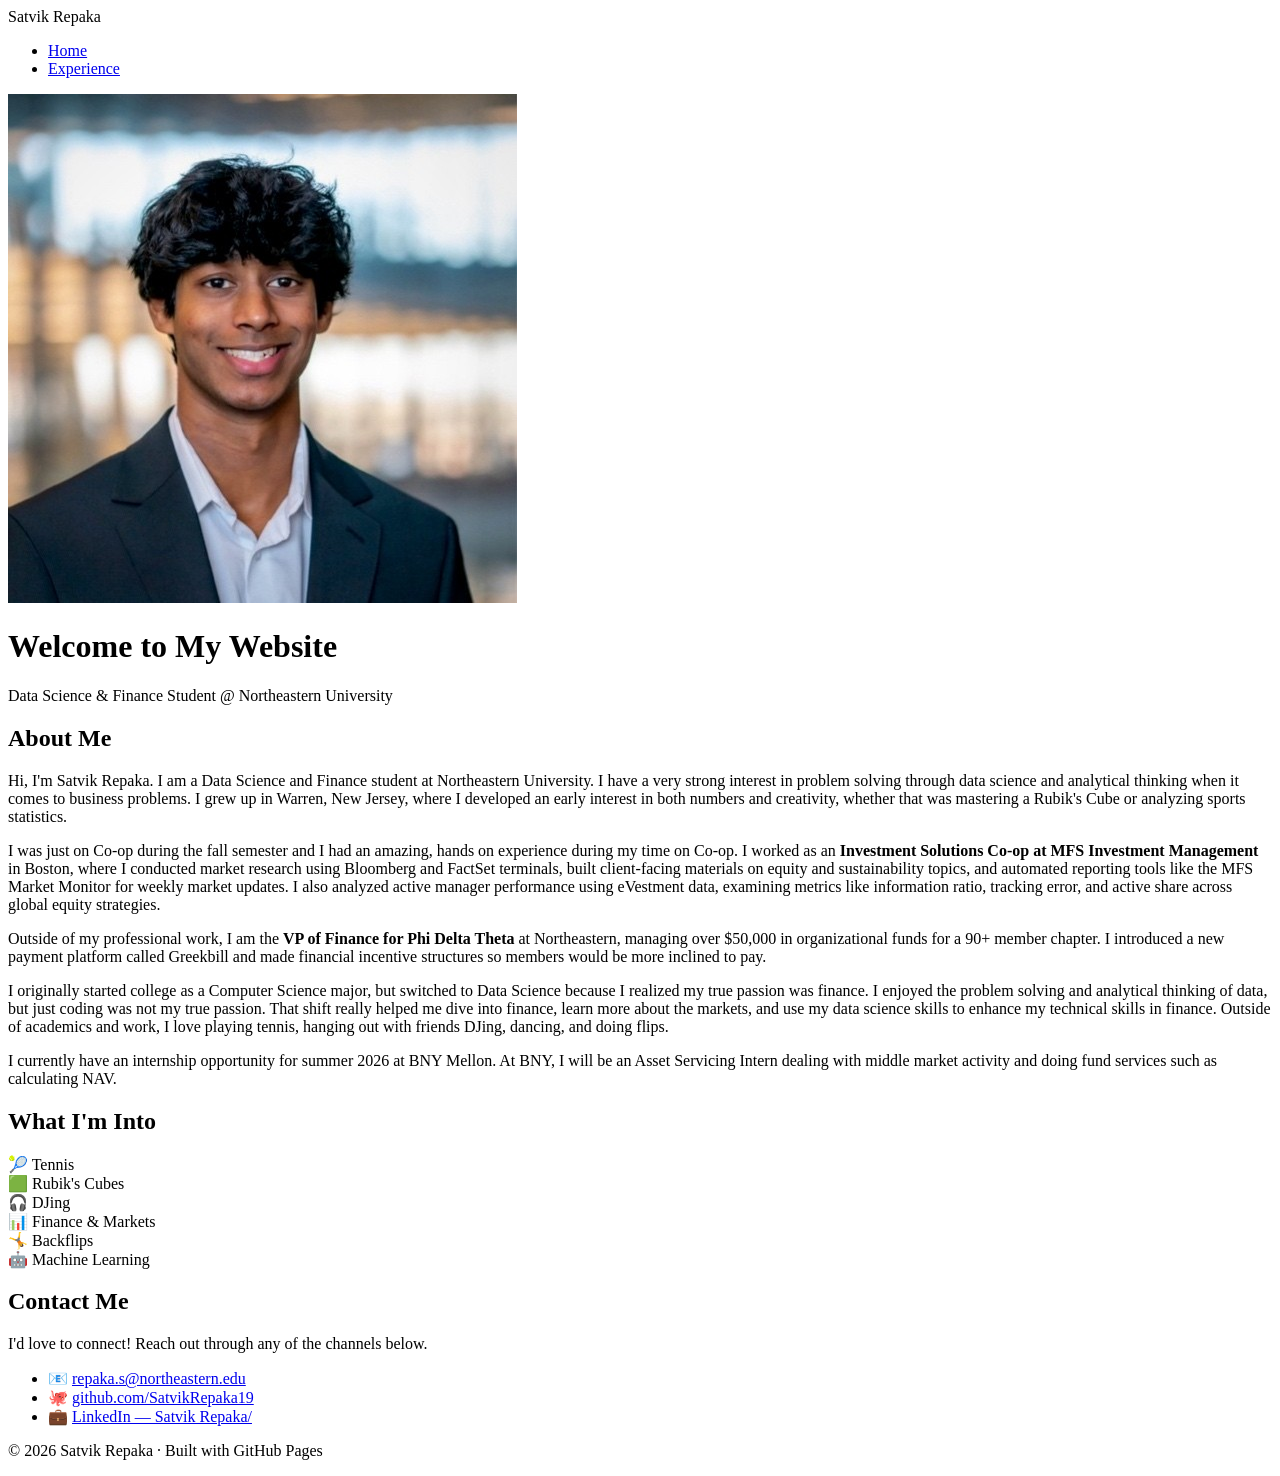
==== index.html @ 522da0a9 "Update index.html" ====
<!DOCTYPE html>
<html lang="en">
<head>
  <meta charset="UTF-8" />
  <meta name="viewport" content="width=device-width, initial-scale=1.0"/>
  <title>Satvik Repaka — Home</title>
  <link rel="stylesheet" href="style.css" />
</head>
<body>

  <!-- NAVIGATION -->
  <nav>
    <div class="nav-inner">
      <span class="nav-logo">Satvik Repaka</span>
      <ul>
        <li><a href="index.html" class="active">Home</a></li>
        <li><a href="experience.html">Experience</a></li>
      </ul>
    </div>
  </nav>

  <!-- HERO SECTION -->
  <header class="hero">
    <div class="hero-content">
      <!-- Replace "photo.jpg" with your actual image filename once uploaded -->
      <img
        src="Satvik%20Repaka%20LinkedIn%20HeadShot.jpg"
        alt="Satvik Repaka"
        class="profile-img"
        onerror="this.src='https://via.placeholder.com/150/1a1a2e/ffffff?text=SR'"
      />
      <h1>Welcome to My Website</h1>
      <p class="tagline">Data Science & Finance Student @ Northeastern University</p>
    </div>
  </header>

  <!-- MAIN CONTENT -->
  <main class="container">

    <section class="intro-card">
      <h2>About Me</h2>
      <p>
        Hi, I'm Satvik Repaka. I am a Data Science and Finance student at Northeastern
        University. I have a very strong interest in problem solving
        through data science and analytical thinking when it comes to 
        business problems. I grew up in Warren, New Jersey, where I developed an
        early interest in both numbers and creativity, whether that was mastering a
        Rubik's Cube or analyzing sports statistics.
      </p>
      <p>
        I was just on Co-op during the fall semester and I had an amazing, hands on experience
        during my time on Co-op. I worked as an <strong>Investment Solutions Co-op at MFS Investment
        Management</strong> in Boston, where I conducted market research using Bloomberg
        and FactSet terminals, built client-facing materials on equity and sustainability
        topics, and automated reporting tools like the MFS Market Monitor for weekly
        market updates. I also analyzed active manager performance using eVestment data,
        examining metrics like information ratio, tracking error, and active share
        across global equity strategies.
      </p>
      <p>
        Outside of my professional work, I am the <strong>VP of Finance for Phi
        Delta Theta</strong> at Northeastern, managing over $50,000 in organizational
        funds for a 90+ member chapter. I introduced a new payment platform called Greekbill and
        made financial incentive structures so members would be more inclined to pay.
      </p>
      <p>
        I originally started college as a Computer Science major, but switched to Data
        Science because I realized my true passion was finance. I enjoyed the problem
        solving and analytical thinking of data, but just coding was not my true passion.
        That shift really helped me dive into finance, learn more about the markets, and 
        use my data science skills to enhance my technical skills in finance. 
        Outside of academics and work, I love playing tennis, hanging out with friends
        DJing, dancing, and doing flips. 
      </p>
      <p>
        I currently have an internship opportunity for summer 2026 at BNY Mellon.
        At BNY, I will be an Asset Servicing Intern dealing with middle market
        activity and doing fund services such as calculating NAV. 
      </p>
    </section>

    <section class="interests">
      <h2>What I'm Into</h2>
      <div class="interest-grid">
        <div class="interest-item">🎾 Tennis</div>
        <div class="interest-item">🟩 Rubik's Cubes</div>
        <div class="interest-item">🎧 DJing</div>
        <div class="interest-item">📊 Finance & Markets</div>
        <div class="interest-item">🤸 Backflips</div>
        <div class="interest-item">🤖 Machine Learning</div>
      </div>
    </section>

    <!-- CONTACT SECTION -->
    <section class="contact-card">
      <h2>Contact Me</h2>
      <p>I'd love to connect! Reach out through any of the channels below.</p>
      <ul class="contact-list">
        <li>📧 <a href="mailto:repaka.s@northeastern.edu">repaka.s@northeastern.edu</a></li>
        <li>🐙 <a href="https://github.com/SatvikRepaka19" target="_blank">github.com/SatvikRepaka19</a></li>
        <li>💼 <a href="https://www.linkedin.com/in/satvik-repaka" target="_blank">LinkedIn — Satvik Repaka/</a></li>
      </ul>
    </section>

  </main>

  <footer>
    <p>© 2026 Satvik Repaka · Built with GitHub Pages</p>
  </footer>

</body>
</html>
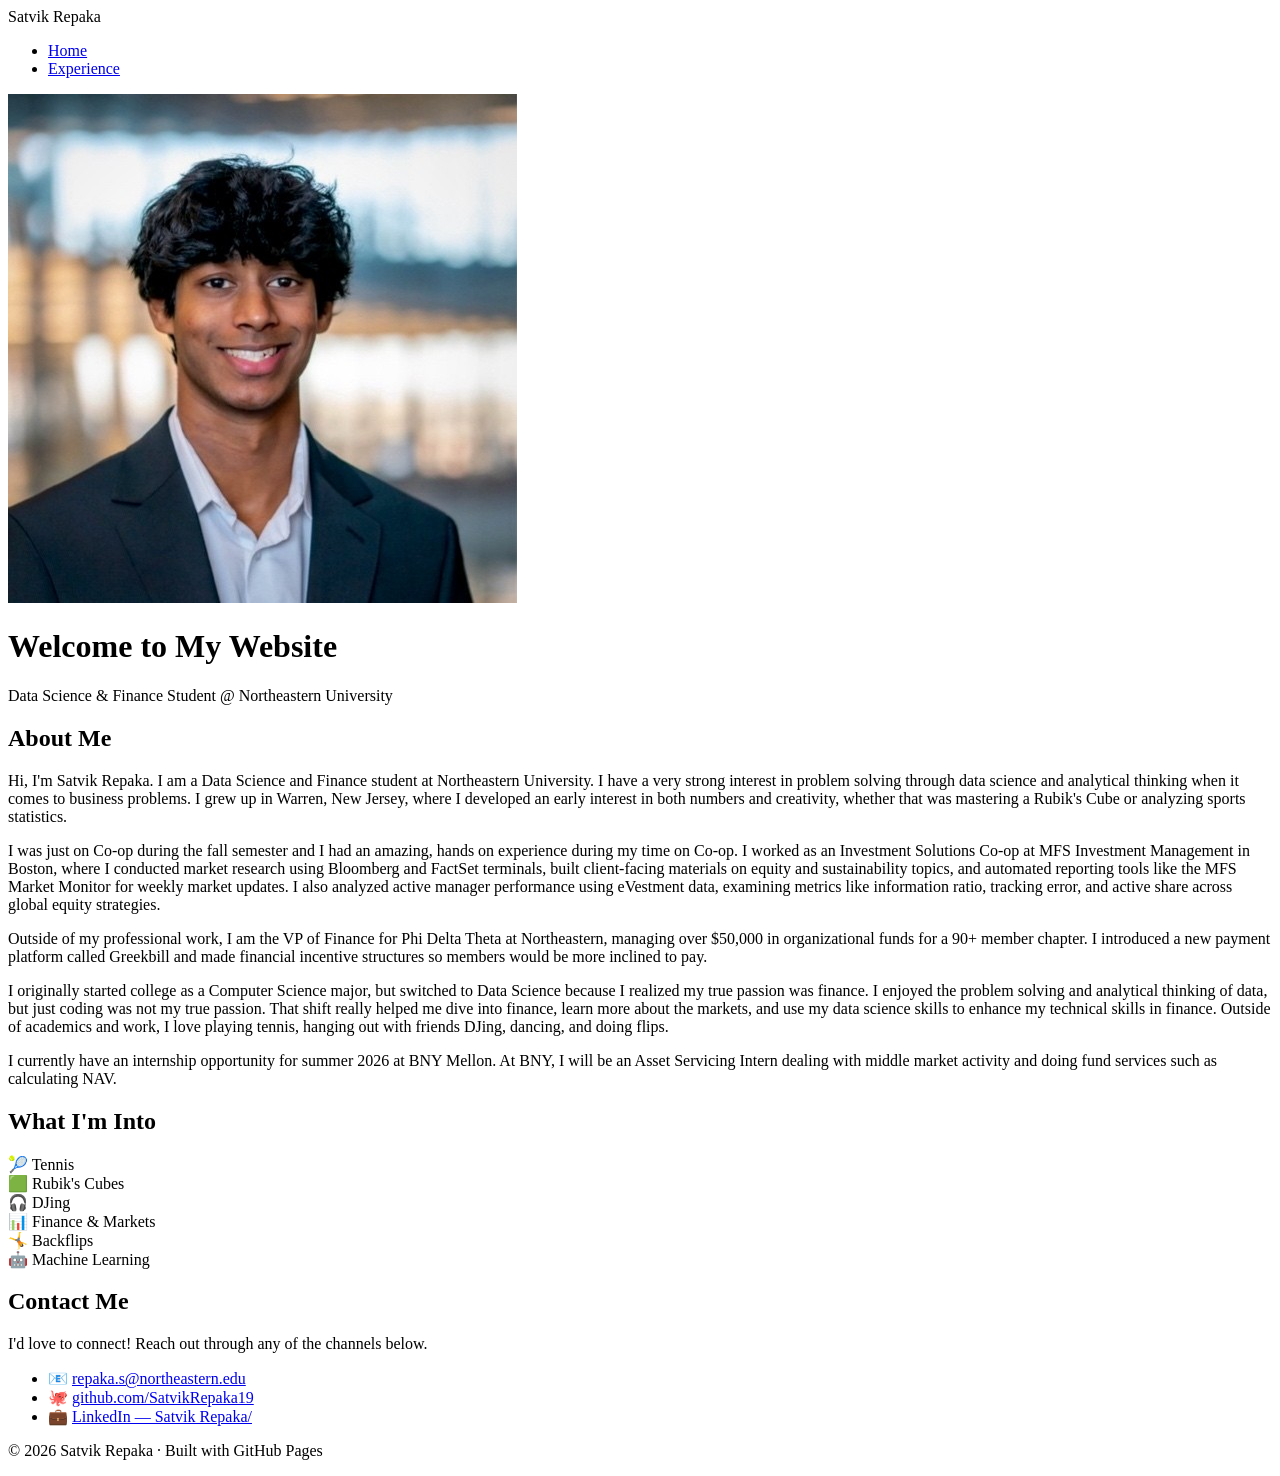
==== commit dd240427: "Update index.html" ====
--- a/index.html
+++ b/index.html
@@ -49,8 +49,8 @@
       </p>
       <p>
         I was just on Co-op during the fall semester and I had an amazing, hands on experience
-        during my time on Co-op. I worked as an <strong>Investment Solutions Co-op at MFS Investment
-        Management</strong> in Boston, where I conducted market research using Bloomberg
+        during my time on Co-op. I worked as an Investment Solutions Co-op at MFS Investment
+        Management in Boston, where I conducted market research using Bloomberg
         and FactSet terminals, built client-facing materials on equity and sustainability
         topics, and automated reporting tools like the MFS Market Monitor for weekly
         market updates. I also analyzed active manager performance using eVestment data,
@@ -58,8 +58,8 @@
         across global equity strategies.
       </p>
       <p>
-        Outside of my professional work, I am the <strong>VP of Finance for Phi
-        Delta Theta</strong> at Northeastern, managing over $50,000 in organizational
+        Outside of my professional work, I am the VP of Finance for Phi
+        Delta Theta at Northeastern, managing over $50,000 in organizational
         funds for a 90+ member chapter. I introduced a new payment platform called Greekbill and
         made financial incentive structures so members would be more inclined to pay.
       </p>
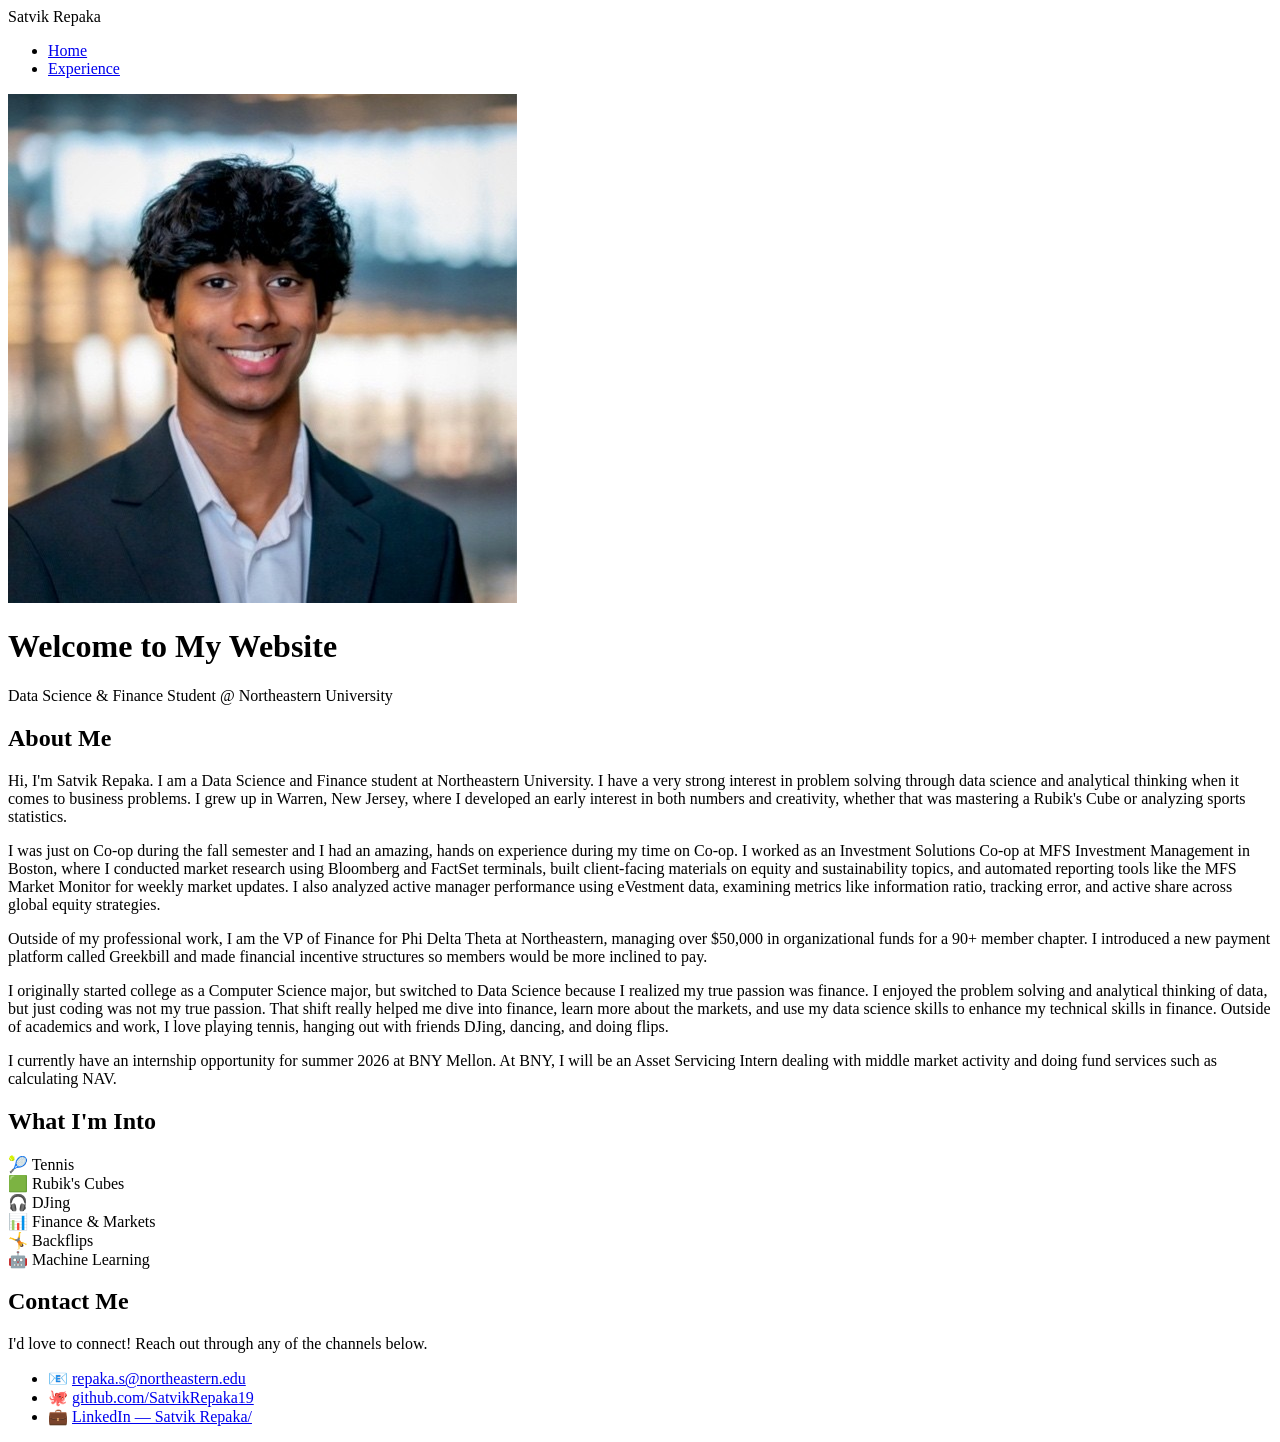
==== commit e93ab6cc: "Update index.html" ====
--- a/index.html
+++ b/index.html
@@ -104,9 +104,6 @@
 
   </main>
 
-  <footer>
-    <p>© 2026 Satvik Repaka · Built with GitHub Pages</p>
-  </footer>
 
 </body>
 </html>
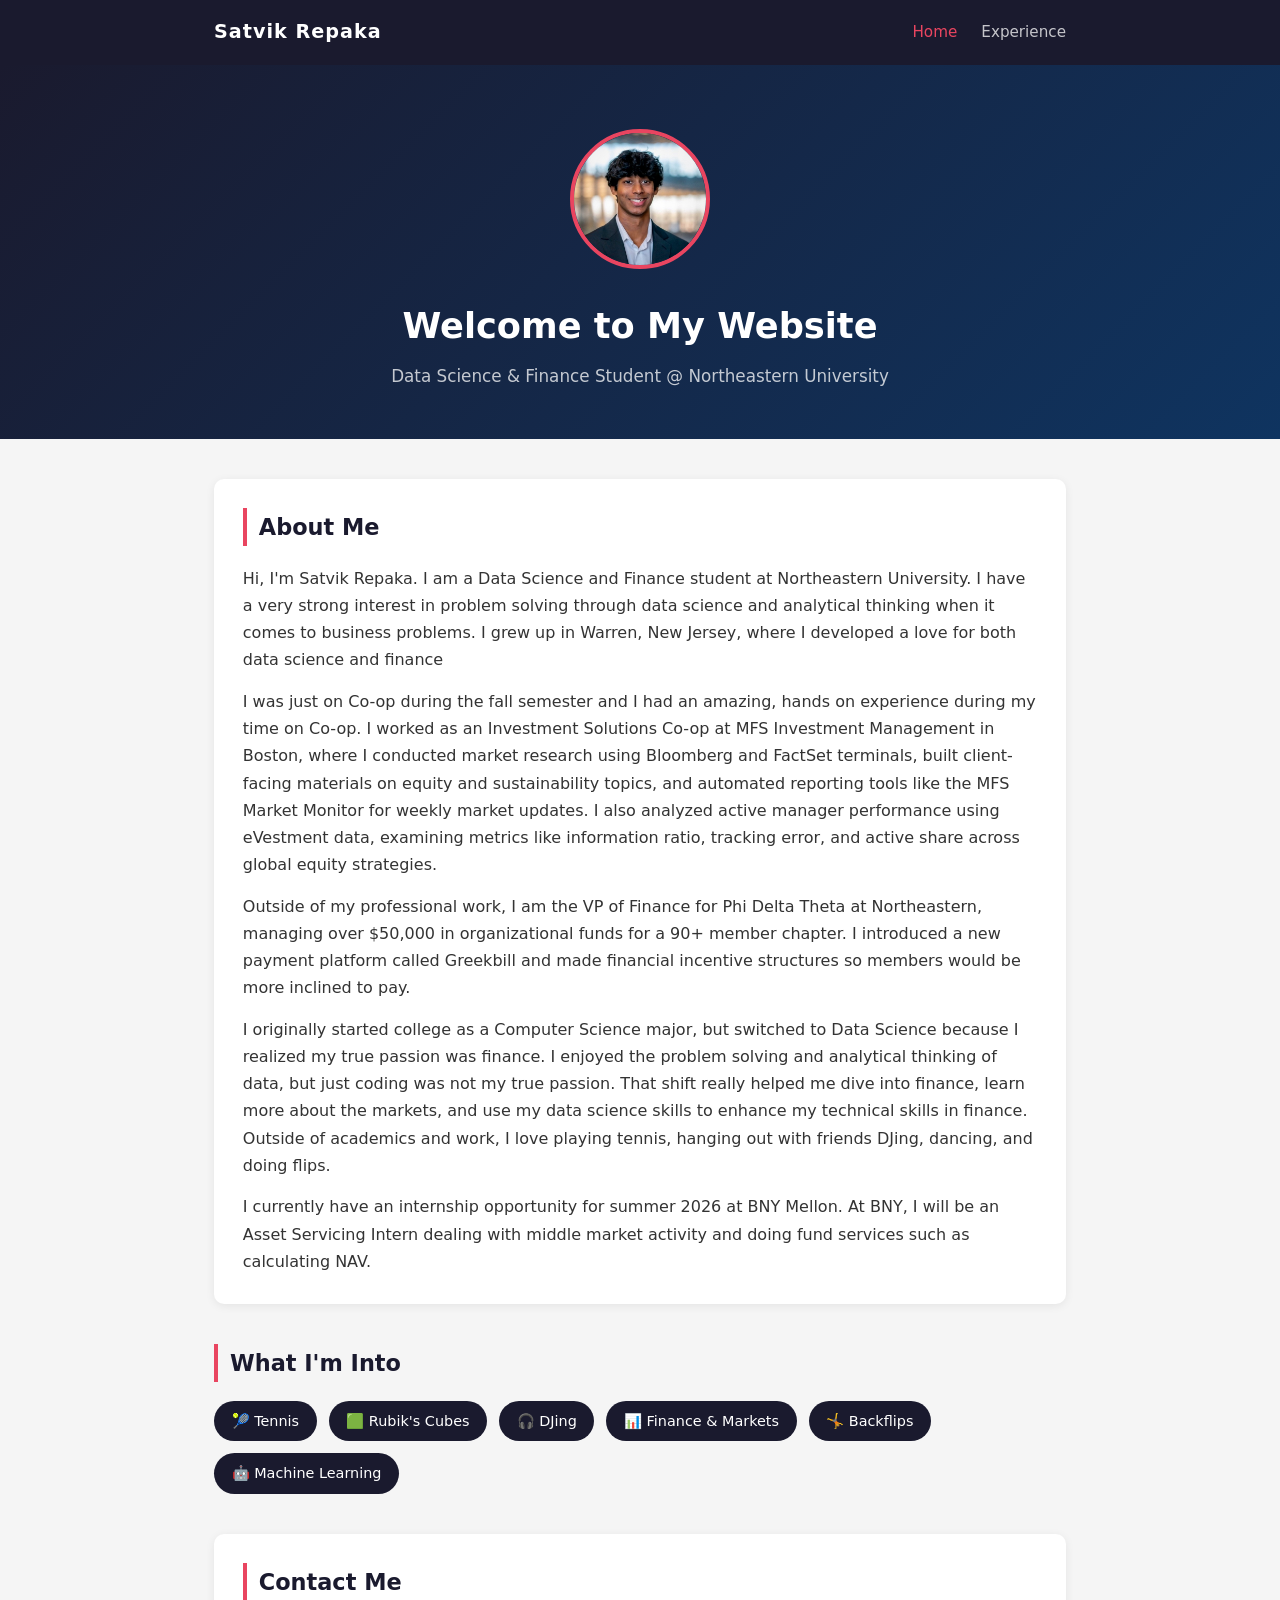
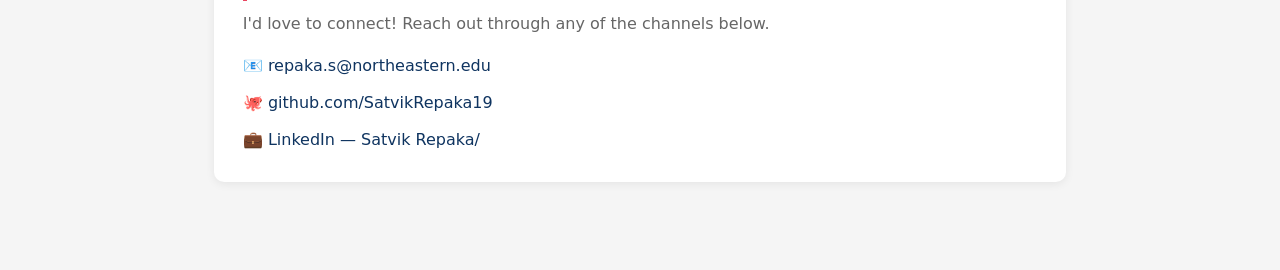
==== commit 0a21f55d: "Update index.html" ====
--- a/index.html
+++ b/index.html
@@ -43,9 +43,8 @@
         Hi, I'm Satvik Repaka. I am a Data Science and Finance student at Northeastern
         University. I have a very strong interest in problem solving
         through data science and analytical thinking when it comes to 
-        business problems. I grew up in Warren, New Jersey, where I developed an
-        early interest in both numbers and creativity, whether that was mastering a
-        Rubik's Cube or analyzing sports statistics.
+        business problems. I grew up in Warren, New Jersey, where I developed a love
+        for both data science and finance
       </p>
       <p>
         I was just on Co-op during the fall semester and I had an amazing, hands on experience
--- a/style.css
+++ b/style.css
@@ -0,0 +1,162 @@
+/* ── Reset & Base ── */
+*, *::before, *::after { box-sizing: border-box; margin: 0; padding: 0; }
+
+:root {
+  --navy:   #1a1a2e;
+  --accent: #0f3460;
+  --gold:   #e94560;
+  --light:  #f5f5f5;
+  --text:   #333;
+  --muted:  #666;
+  --radius: 10px;
+}
+
+body {
+  font-family: 'Segoe UI', system-ui, sans-serif;
+  color: var(--text);
+  background: var(--light);
+  line-height: 1.7;
+}
+
+/* ── Nav ── */
+nav {
+  background: var(--navy);
+  position: sticky;
+  top: 0;
+  z-index: 100;
+}
+.nav-inner {
+  max-width: 900px;
+  margin: auto;
+  padding: 1rem 1.5rem;
+  display: flex;
+  justify-content: space-between;
+  align-items: center;
+}
+.nav-logo { color: #fff; font-size: 1.2rem; font-weight: 700; letter-spacing: 1px; }
+nav ul { list-style: none; display: flex; gap: 1.5rem; }
+nav a { color: rgba(255,255,255,0.75); text-decoration: none; font-size: 0.95rem; transition: color 0.2s; }
+nav a:hover, nav a.active { color: var(--gold); }
+
+/* ── Hero ── */
+.hero {
+  background: linear-gradient(135deg, var(--navy), var(--accent));
+  color: #fff;
+  text-align: center;
+  padding: 4rem 1.5rem 3rem;
+}
+.hero-content { max-width: 600px; margin: auto; }
+.profile-img {
+  width: 140px; height: 140px;
+  border-radius: 50%;
+  border: 4px solid var(--gold);
+  object-fit: cover;
+  margin-bottom: 1.2rem;
+}
+.hero h1 { font-size: 2.2rem; margin-bottom: 0.4rem; }
+
+/* ── Page Hero ── */
+.page-hero {
+  background: linear-gradient(135deg, var(--navy), var(--accent));
+  color: #fff; text-align: center;
+  padding: 3rem 1.5rem 2rem;
+}
+.page-hero h1 { font-size: 2rem; margin-bottom: 0.4rem; }
+
+.tagline { color: rgba(255,255,255,0.75); font-size: 1.05rem; }
+
+/* ── Container ── */
+.container {
+  max-width: 900px;
+  margin: 2.5rem auto;
+  padding: 0 1.5rem 3rem;
+  display: flex;
+  flex-direction: column;
+  gap: 2.5rem;
+}
+
+/* ── Banner Image ── */
+.banner-img {
+  width: 100%;
+  height: 220px;
+  object-fit: cover;
+  border-radius: var(--radius);
+  box-shadow: 0 2px 12px rgba(0,0,0,0.12);
+}
+
+/* ── Cards ── */
+.intro-card, .card, .contact-card {
+  background: #fff;
+  border-radius: var(--radius);
+  padding: 1.8rem;
+  box-shadow: 0 2px 10px rgba(0,0,0,0.07);
+}
+.intro-card p, .card p { margin-bottom: 0.9rem; }
+.intro-card p:last-child, .card p:last-child { margin-bottom: 0; }
+
+/* ── Section & Card Headings ── */
+/* h2 = section titles (larger) */
+section > h2, .interests h2 {
+  font-size: 1.4rem;
+  color: var(--navy);
+  border-left: 4px solid var(--gold);
+  padding-left: 0.75rem;
+  margin-bottom: 1.2rem;
+}
+/* h3 = subheadings inside sections (smaller than h1, smaller than h2) */
+section > h3, .intro-card h3, .contact-card h3 {
+  font-size: 1.15rem;
+  color: var(--navy);
+  border-left: 4px solid var(--gold);
+  padding-left: 0.75rem;
+  margin-bottom: 1.2rem;
+}
+
+/* ── Card Header ── */
+.card-header {
+  display: flex; flex-wrap: wrap;
+  align-items: center; gap: 0.5rem 1rem;
+  margin-bottom: 0.8rem;
+}
+.card-header h3 {
+  font-size: 1.05rem; color: var(--navy);
+  border: none; padding: 0; margin: 0;
+}
+.badge {
+  background: #eef2ff; color: var(--accent);
+  font-size: 0.78rem; padding: 0.2rem 0.6rem;
+  border-radius: 20px; font-weight: 600;
+}
+.date { font-size: 0.82rem; color: var(--muted); margin-left: auto; }
+
+/* ── Lists inside cards ── */
+.card ul { padding-left: 1.3rem; }
+.card ul li { margin-bottom: 0.45rem; }
+
+/* ── Interests Grid ── */
+.interest-grid { display: flex; flex-wrap: wrap; gap: 0.75rem; }
+.interest-item {
+  background: var(--navy); color: #fff;
+  padding: 0.5rem 1.1rem;
+  border-radius: 25px; font-size: 0.9rem; font-weight: 500;
+}
+
+/* ── Contact ── */
+.contact-card h2, .contact-card h3 { margin-bottom: 0.6rem; }
+.contact-card p { margin-bottom: 0.9rem; color: var(--muted); }
+.contact-list { list-style: none; display: flex; flex-direction: column; gap: 0.6rem; }
+.contact-list a { color: var(--accent); text-decoration: none; font-weight: 500; }
+.contact-list a:hover { text-decoration: underline; }
+
+/* ── Footer ── */
+footer {
+  text-align: center; padding: 1.5rem;
+  background: var(--navy); color: rgba(255,255,255,0.5); font-size: 0.85rem;
+}
+
+/* ── Responsive ── */
+@media (max-width: 600px) {
+  .hero h1 { font-size: 1.7rem; }
+  .card-header { flex-direction: column; align-items: flex-start; }
+  .date { margin-left: 0; }
+}
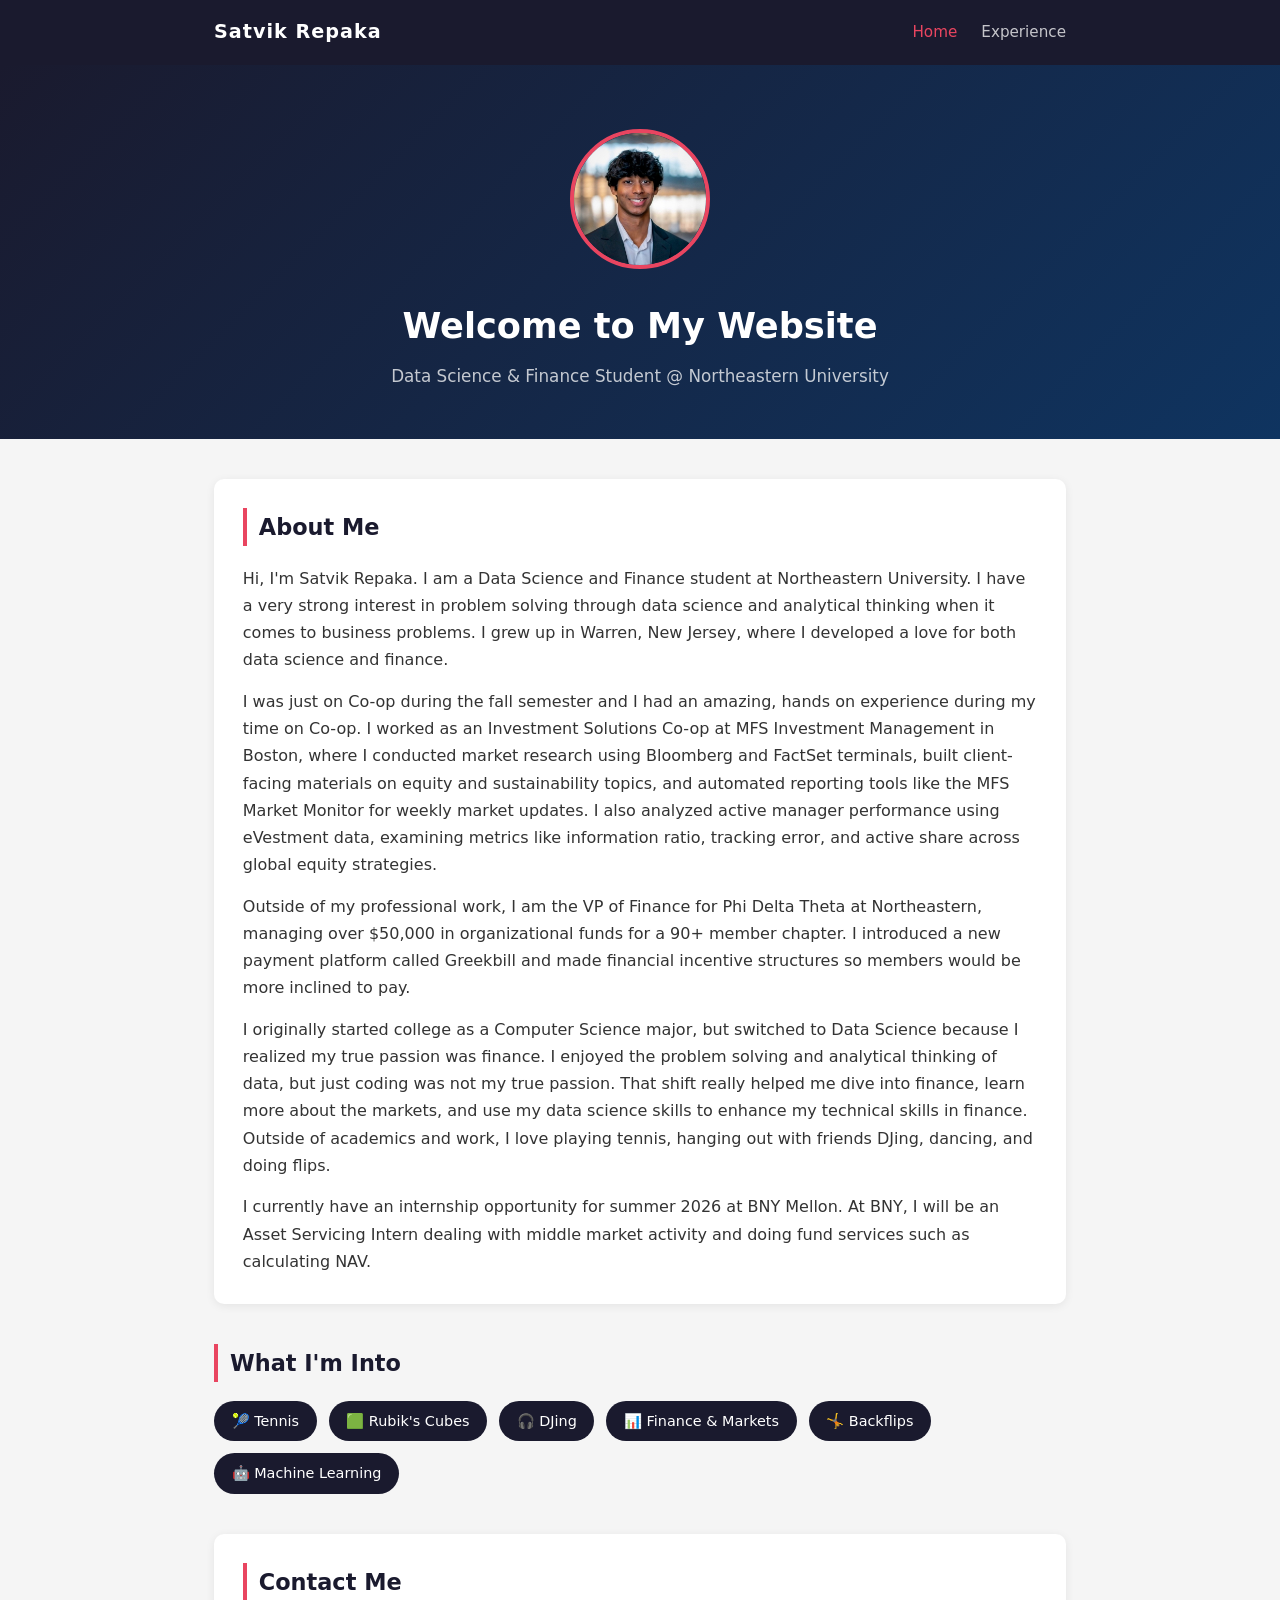
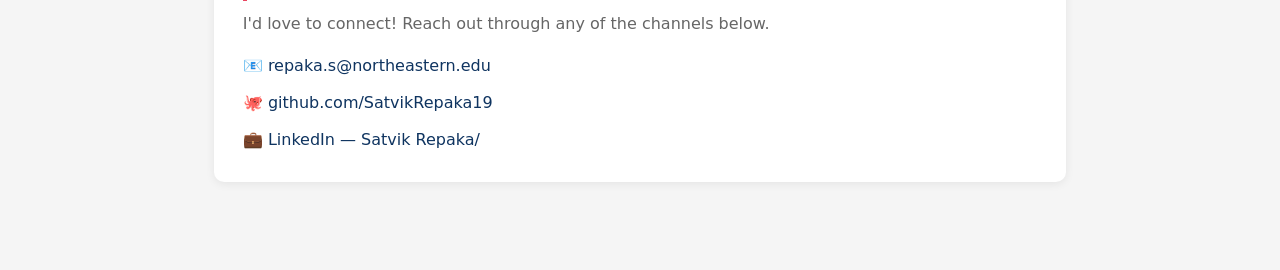
==== commit e1999ef9: "Update index.html" ====
--- a/index.html
+++ b/index.html
@@ -41,10 +41,9 @@
       <h2>About Me</h2>
       <p>
         Hi, I'm Satvik Repaka. I am a Data Science and Finance student at Northeastern
-        University. I have a very strong interest in problem solving
-        through data science and analytical thinking when it comes to 
-        business problems. I grew up in Warren, New Jersey, where I developed a love
-        for both data science and finance
+        University. I have a very strong interest in problem solving through data
+        science and analytical thinking when it comes to business problems. I grew
+        up in Warren, New Jersey, where I developed a love for both data science and finance.
       </p>
       <p>
         I was just on Co-op during the fall semester and I had an amazing, hands on experience
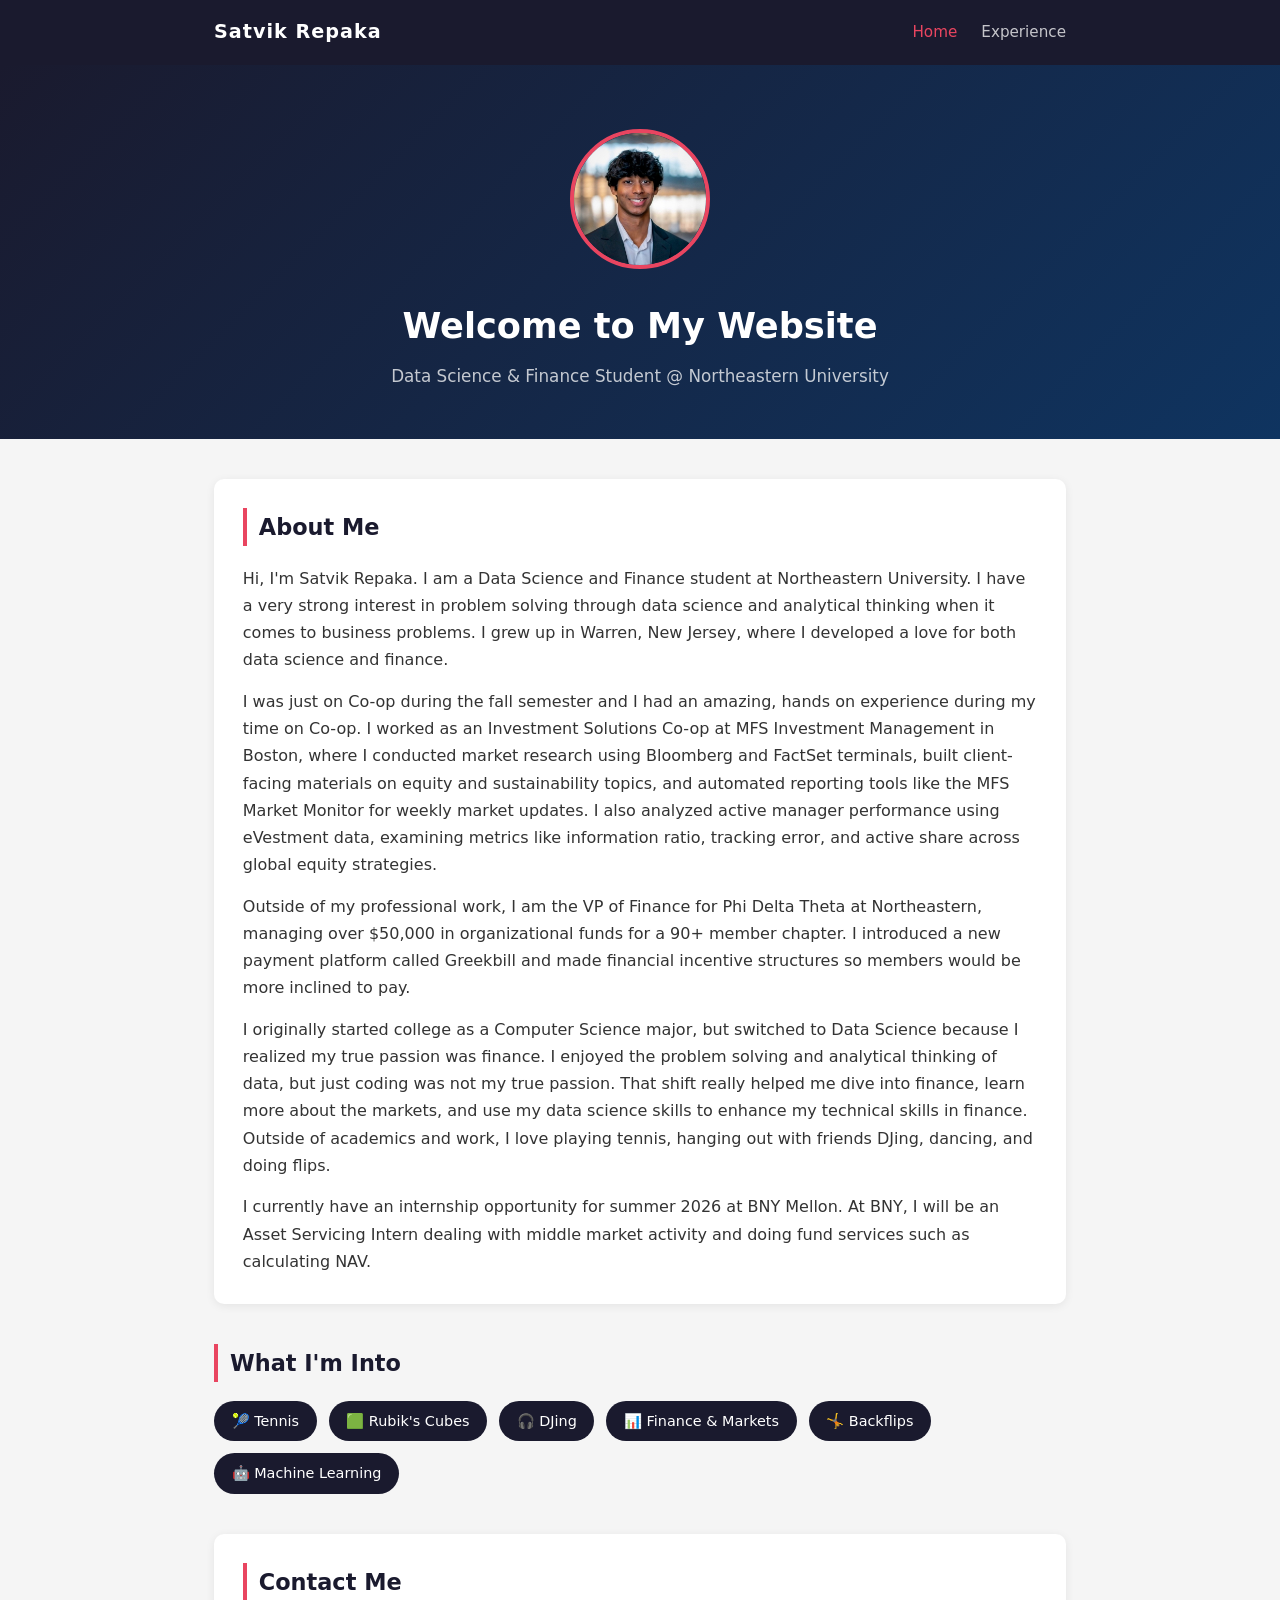
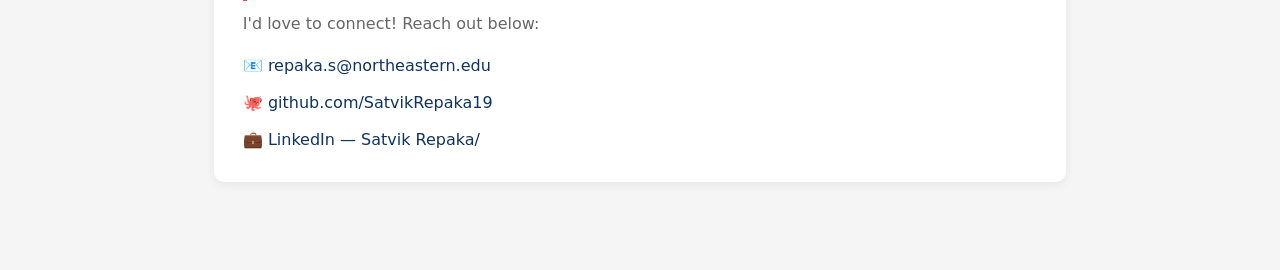
==== commit 8ce96ea1: "Update index.html" ====
--- a/index.html
+++ b/index.html
@@ -92,7 +92,7 @@
     <!-- CONTACT SECTION -->
     <section class="contact-card">
       <h2>Contact Me</h2>
-      <p>I'd love to connect! Reach out through any of the channels below.</p>
+      <p>I'd love to connect! Reach out below:</p>
       <ul class="contact-list">
         <li>📧 <a href="mailto:repaka.s@northeastern.edu">repaka.s@northeastern.edu</a></li>
         <li>🐙 <a href="https://github.com/SatvikRepaka19" target="_blank">github.com/SatvikRepaka19</a></li>
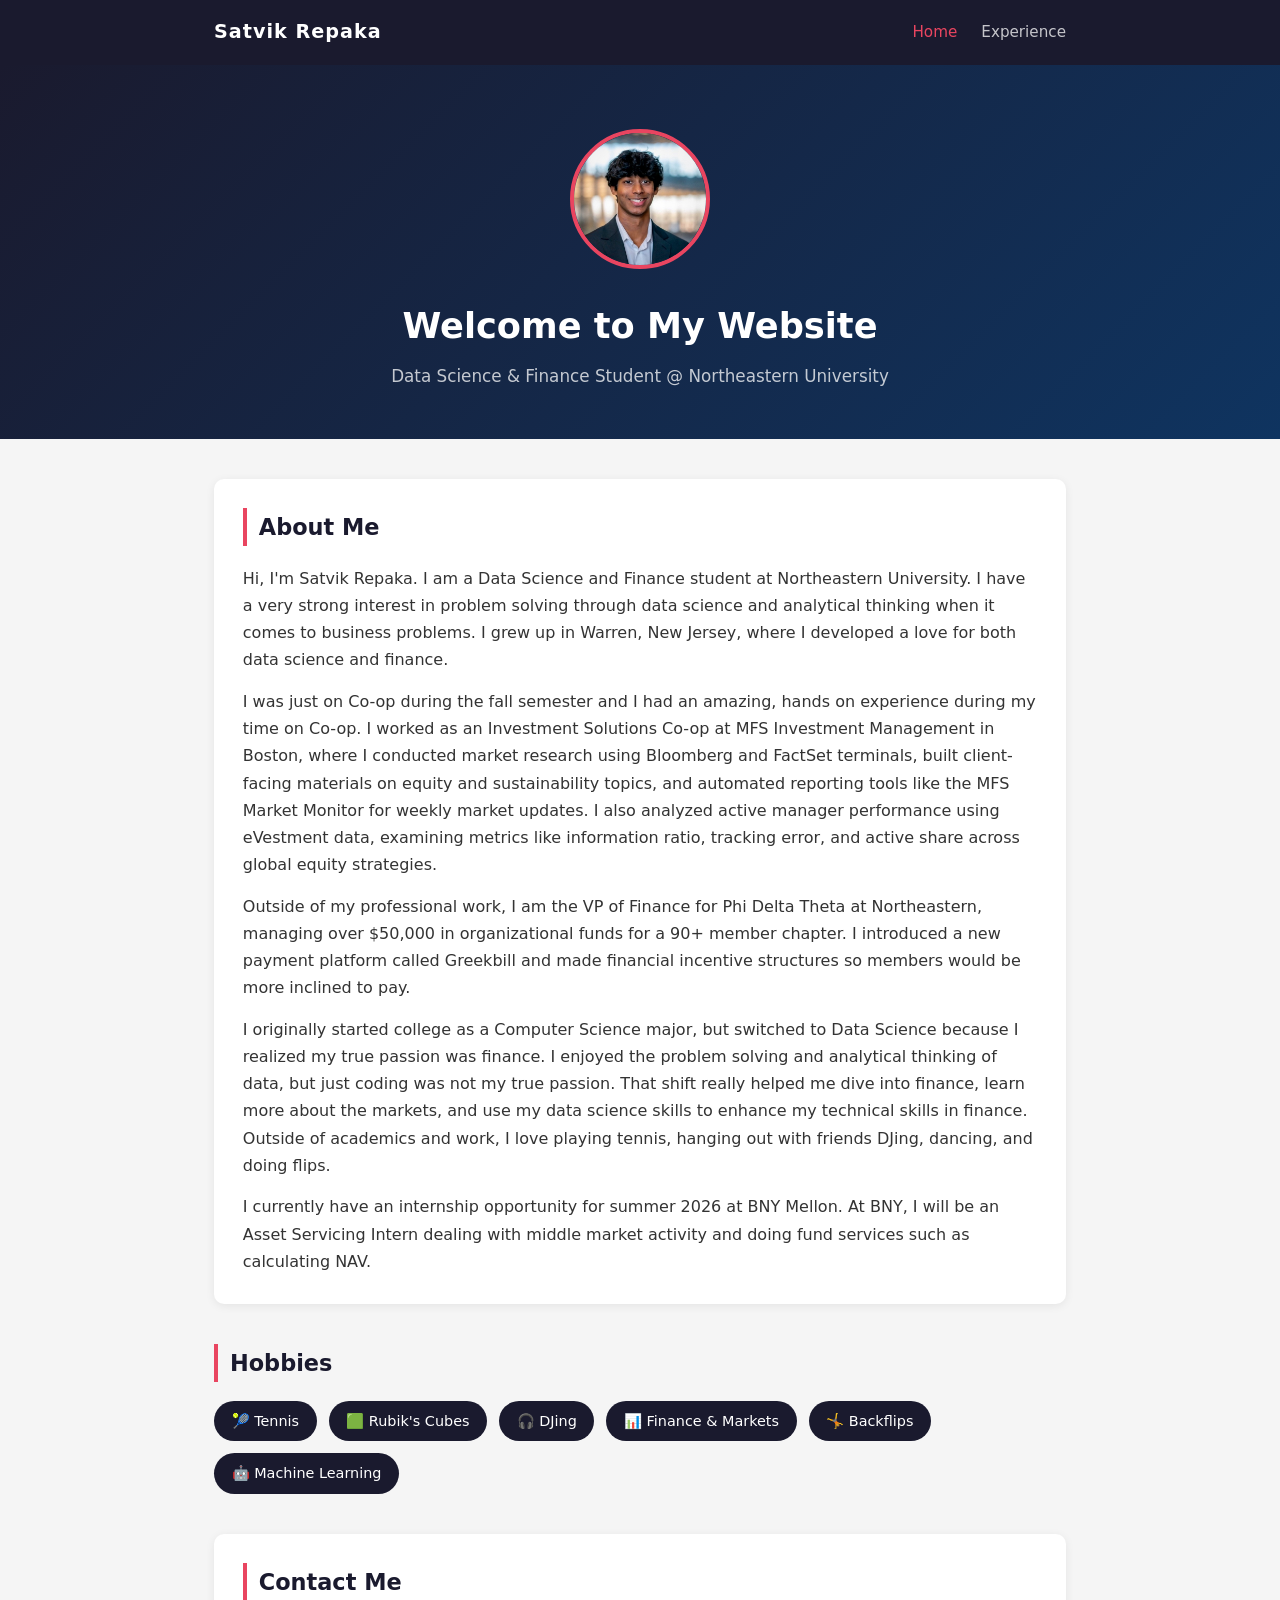
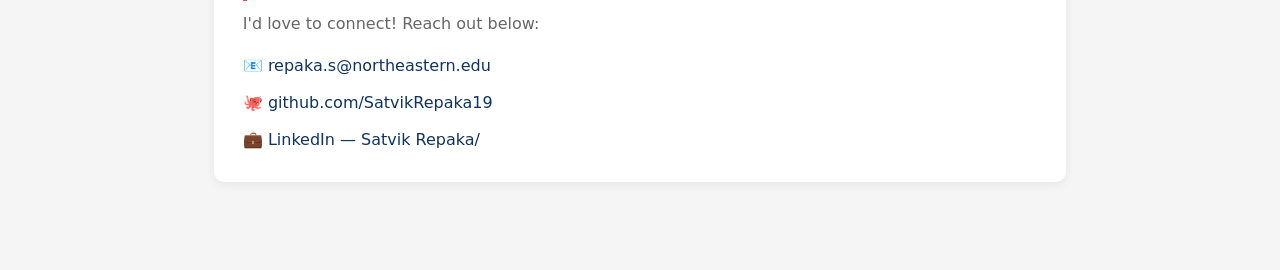
==== commit 9c1cce77: "Update index.html" ====
--- a/index.html
+++ b/index.html
@@ -19,7 +19,7 @@
     </div>
   </nav>
 
-  <!-- HERO SECTION -->
+  <!-- HERO -->
   <header class="hero">
     <div class="hero-content">
       <!-- Replace "photo.jpg" with your actual image filename once uploaded -->
@@ -78,7 +78,7 @@
     </section>
 
     <section class="interests">
-      <h2>What I'm Into</h2>
+      <h2>Hobbies</h2>
       <div class="interest-grid">
         <div class="interest-item">🎾 Tennis</div>
         <div class="interest-item">🟩 Rubik's Cubes</div>
